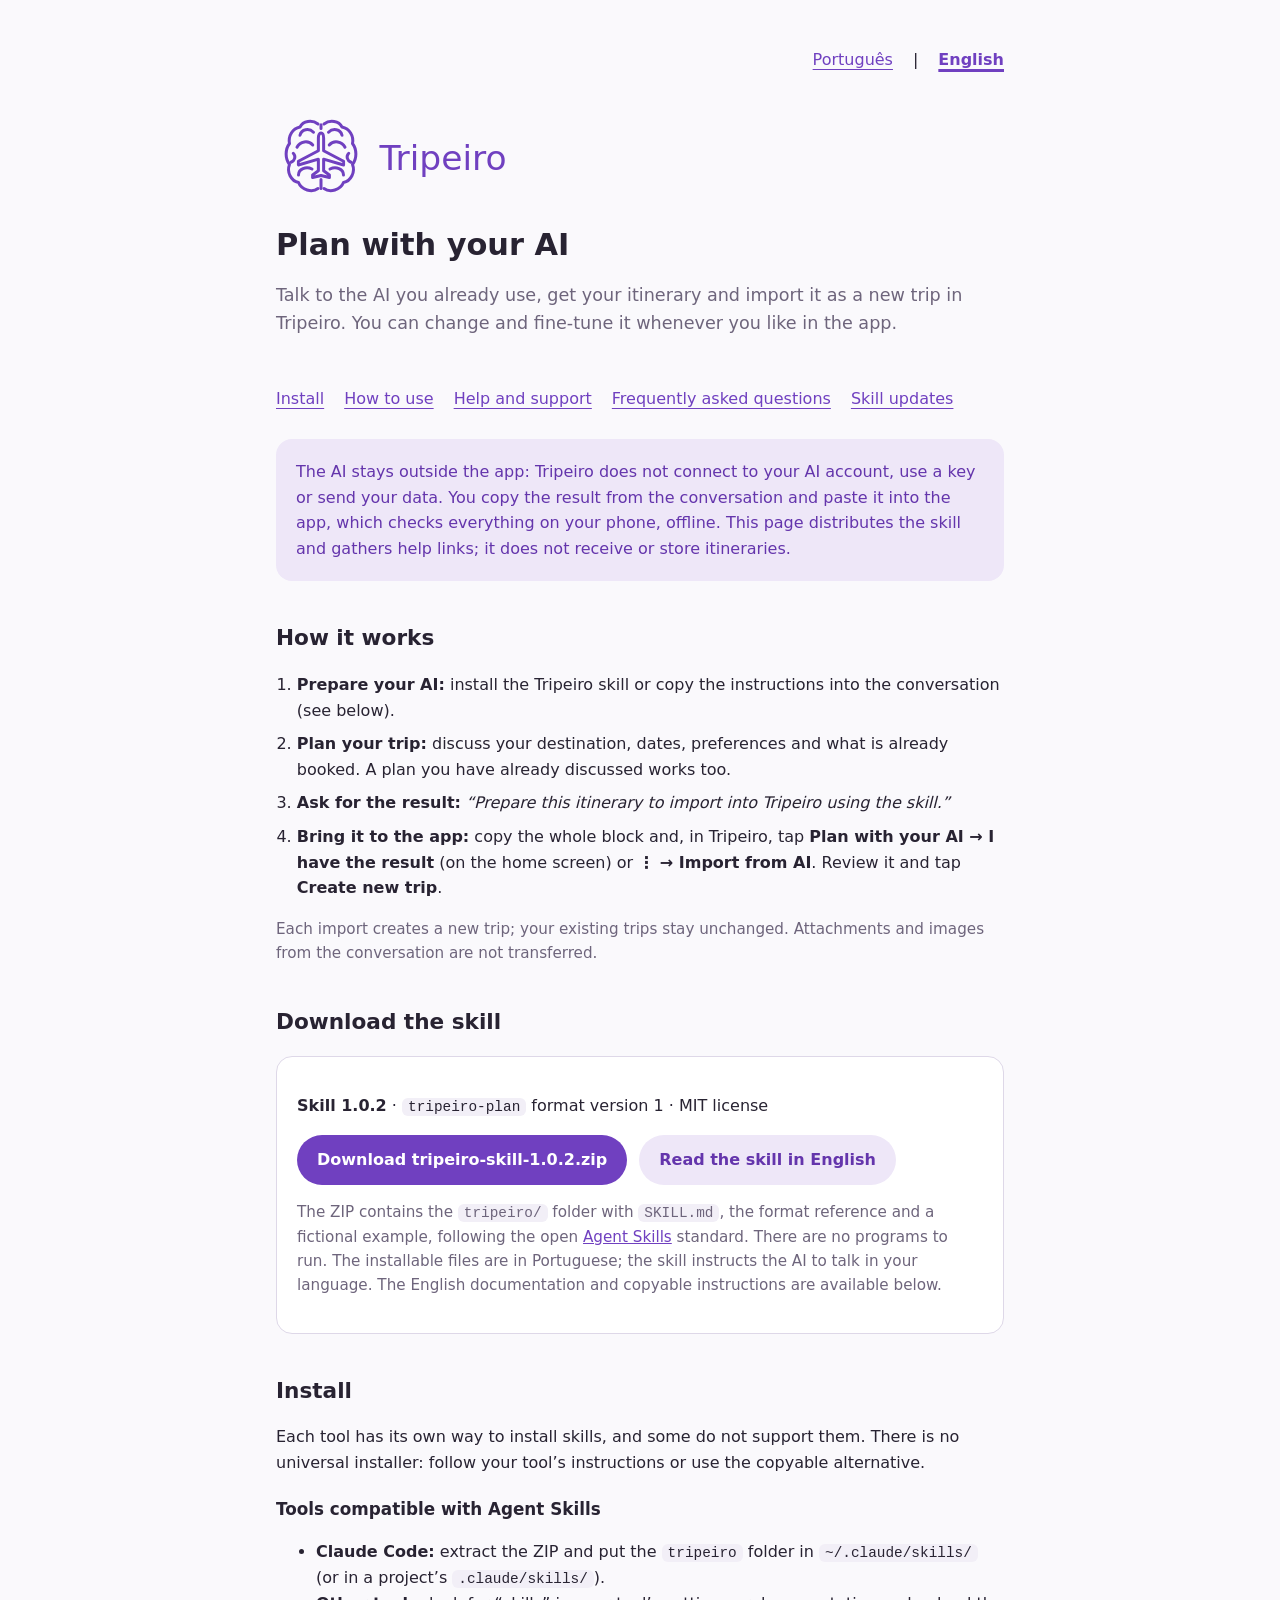
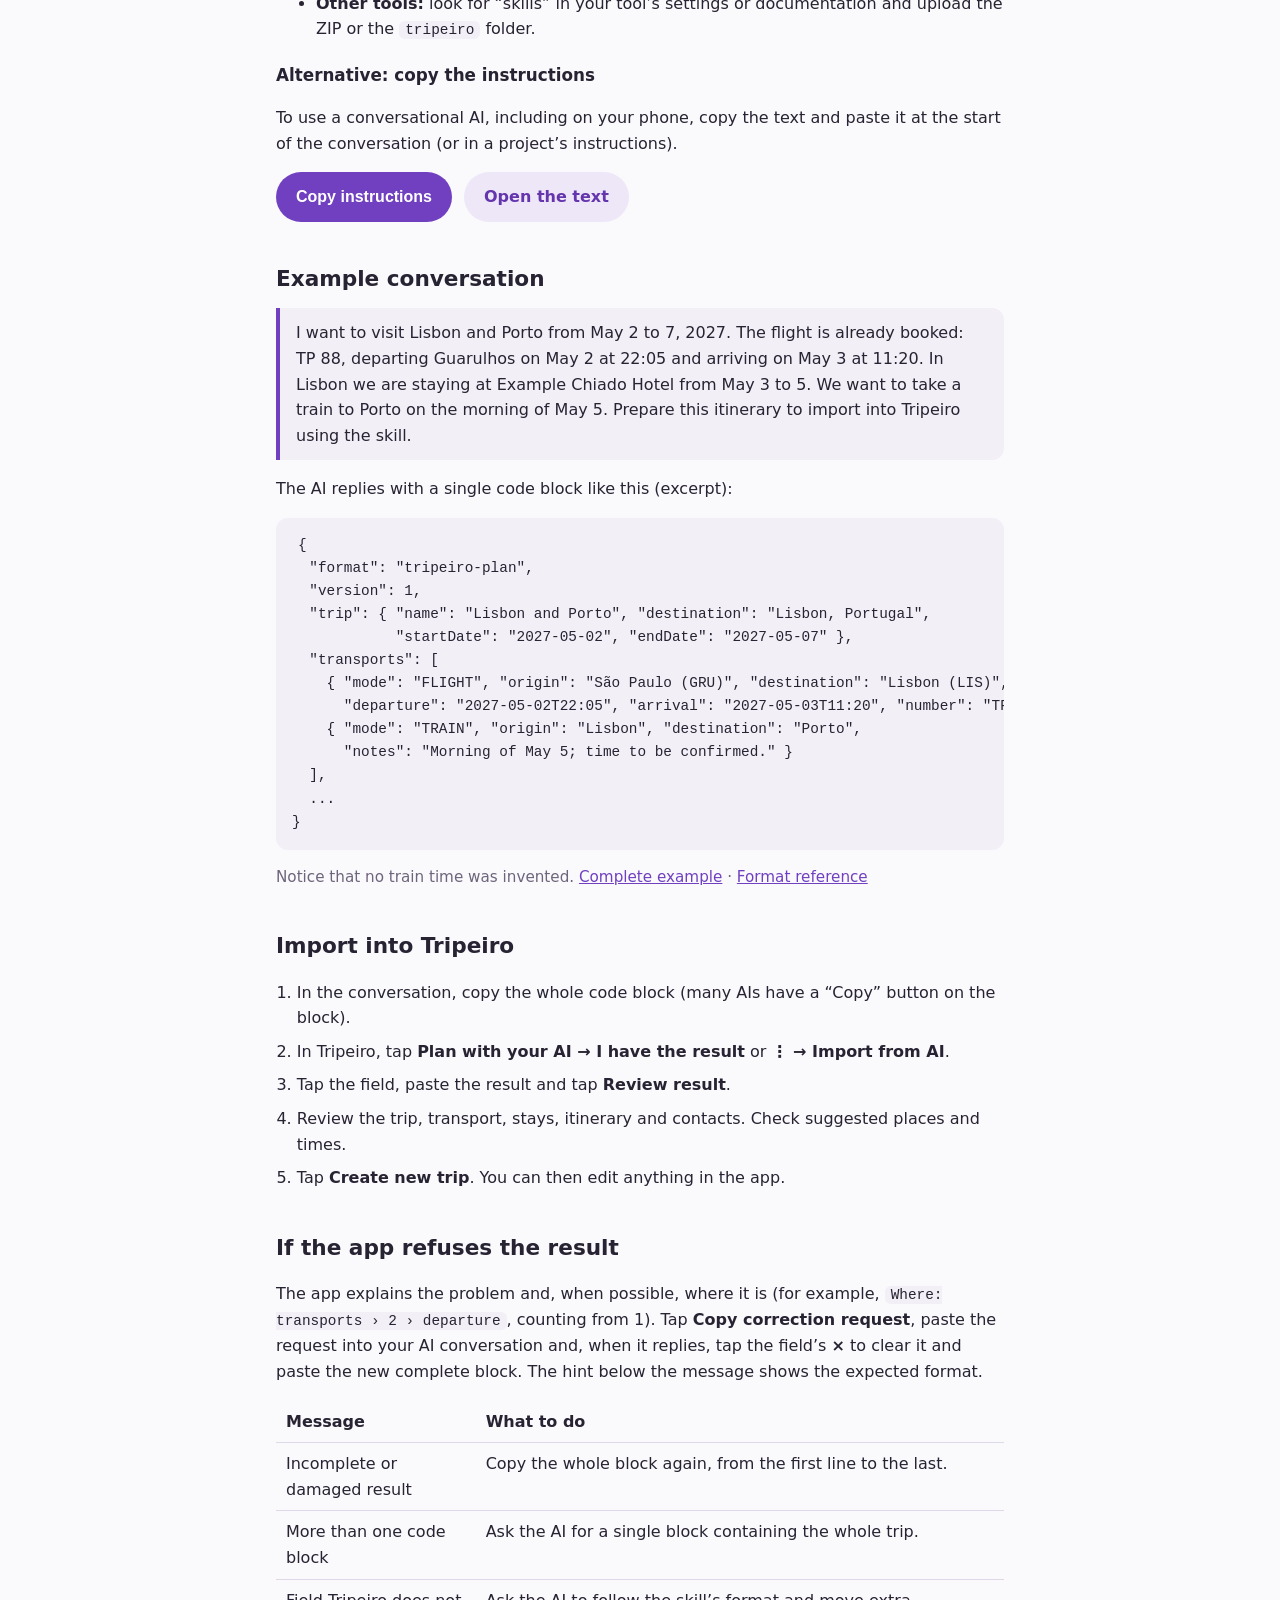
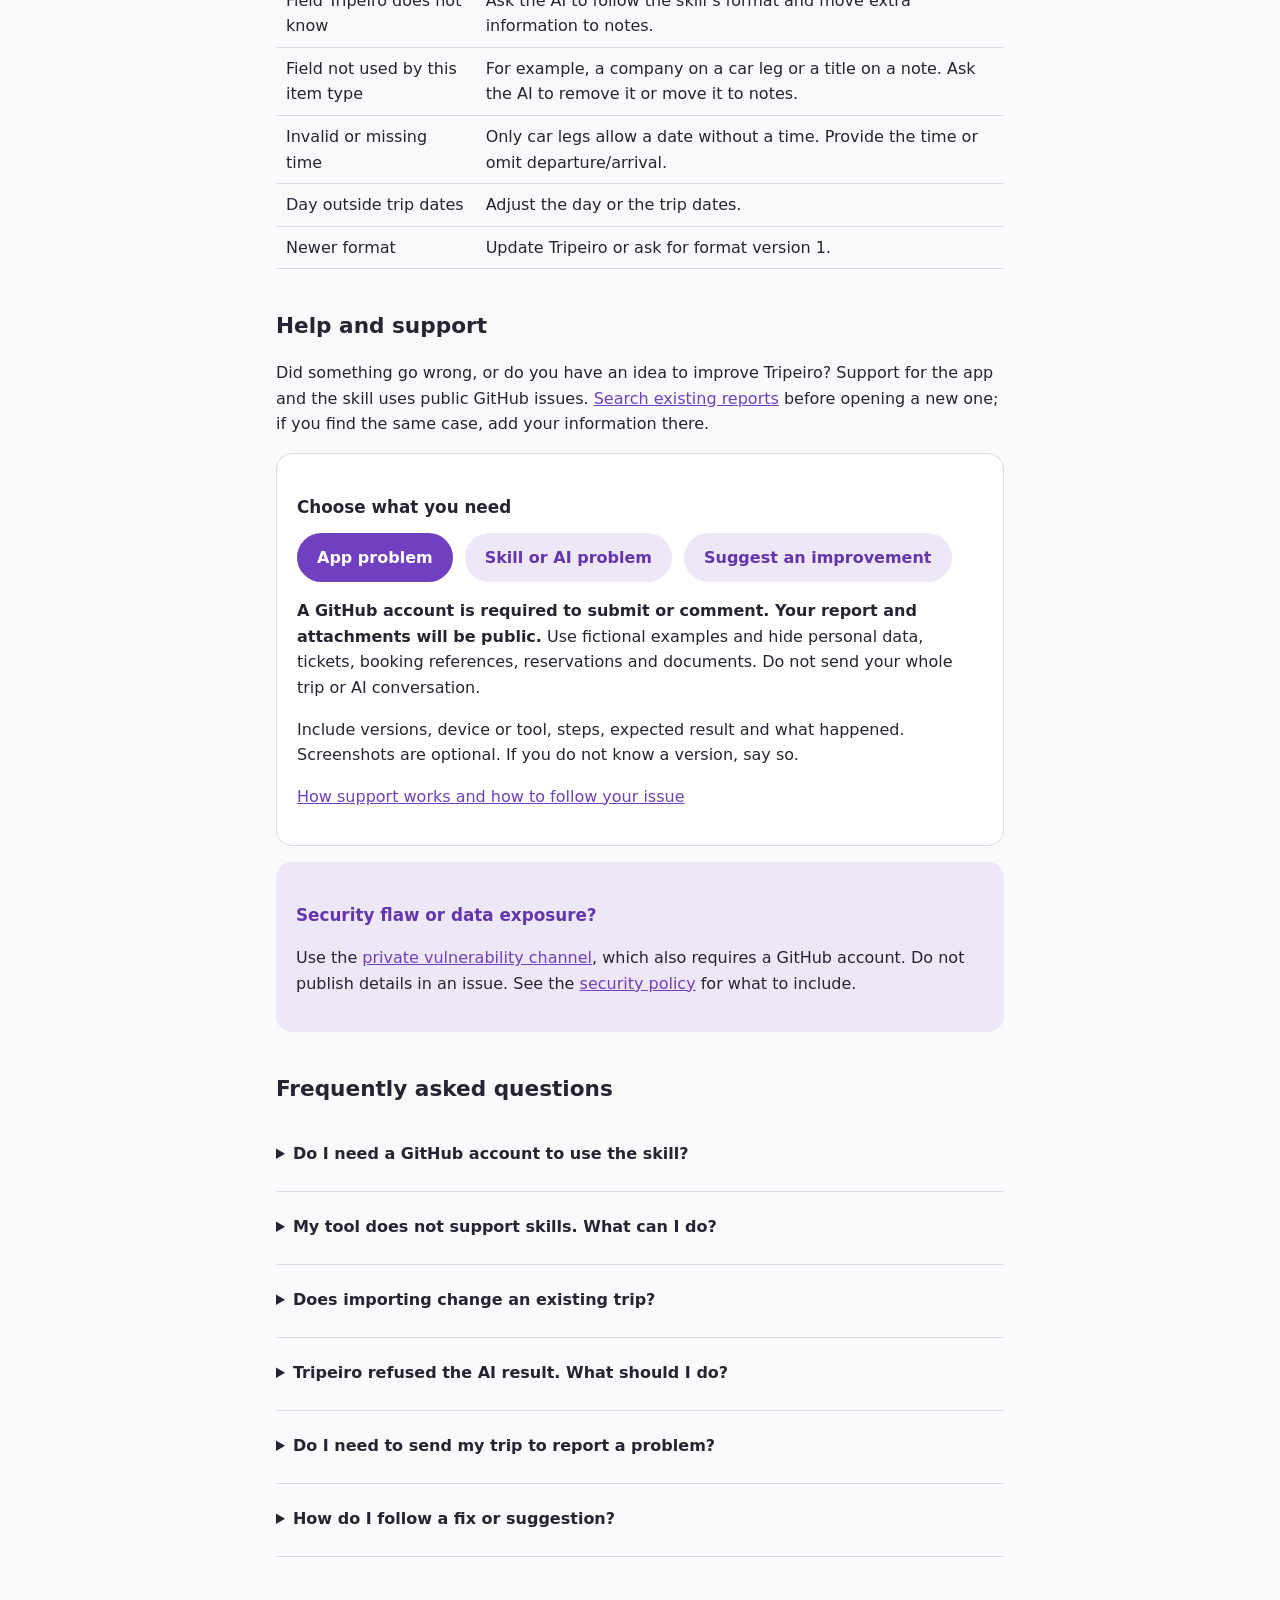
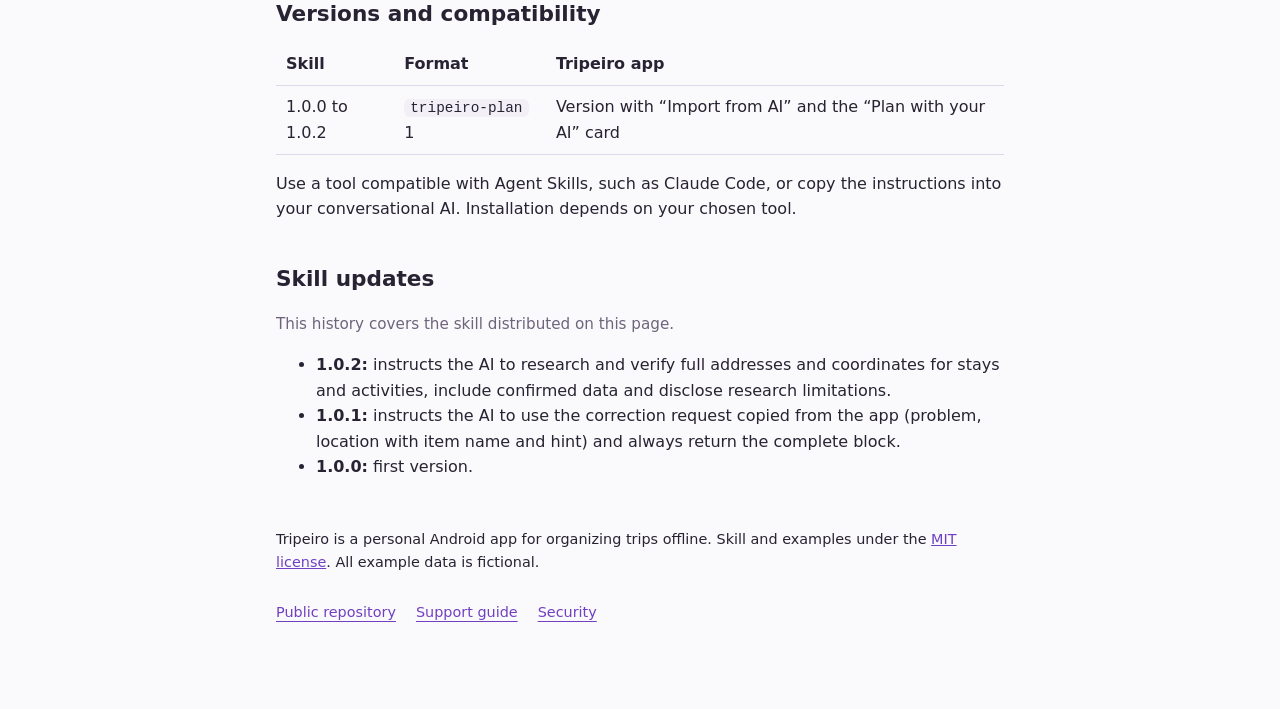
==== docs/en/index.html @ 81883645 "feat: publica guia e instrucoes em portugues e ingles" ====
<!doctype html>
<html lang="en">
<head>
<meta charset="utf-8">
<meta name="viewport" content="width=device-width, initial-scale=1">
<title>Tripeiro · Plan with your AI and find help</title>
<meta name="description" content="Install the Tripeiro skill, import itineraries from your AI and find help, bug reports, suggestions and updates.">
<link rel="icon" href="../assets/simbolo.svg" type="image/svg+xml">
<link rel="stylesheet" href="../assets/site.css">
<script src="../assets/language.js"></script>
</head>
<body>
<main>
<nav class="quicklinks language" aria-label="Language">
  <a href="../?lang=pt" data-language="pt" lang="pt-BR" hreflang="pt-BR">Português</a>
  <span aria-hidden="true">|</span>
  <a href="?lang=en" data-language="en" lang="en" hreflang="en" aria-current="page">English</a>
</nav>
<header>
  <img class="logo-light" src="../assets/logo.svg" alt="Tripeiro" width="320" height="120">
  <img class="logo-dark" src="../assets/logo-escuro.svg" alt="Tripeiro" width="320" height="120">
  <h1>Plan with your AI</h1>
  <p class="lead">Talk to the AI you already use, get your itinerary and import it as a new trip in Tripeiro. You can change and fine-tune it whenever you like in the app.</p>
</header>

<nav class="quicklinks" aria-label="On this page">
  <a href="#instalar">Install</a>
  <a href="#importar">How to use</a>
  <a href="#ajuda">Help and support</a>
  <a href="#perguntas">Frequently asked questions</a>
  <a href="#historico">Skill updates</a>
</nav>

<div class="card soft">
  The AI stays outside the app: Tripeiro does not connect to your AI account, use a key or send your data. You copy the result from the conversation and paste it into the app, which checks everything on your phone, offline. This page distributes the skill and gathers help links; it does not receive or store itineraries.
</div>

<h2 id="como-funciona">How it works</h2>
<ol class="steps">
  <li><strong>Prepare your AI:</strong> install the Tripeiro skill or copy the instructions into the conversation (see below).</li>
  <li><strong>Plan your trip:</strong> discuss your destination, dates, preferences and what is already booked. A plan you have already discussed works too.</li>
  <li><strong>Ask for the result:</strong> <em>“Prepare this itinerary to import into Tripeiro using the skill.”</em></li>
  <li><strong>Bring it to the app:</strong> copy the whole block and, in Tripeiro, tap <strong>Plan with your AI → I have the result</strong> (on the home screen) or <strong>⋮ → Import from AI</strong>. Review it and tap <strong>Create new trip</strong>.</li>
</ol>
<p class="muted">Each import creates a new trip; your existing trips stay unchanged. Attachments and images from the conversation are not transferred.</p>

<h2 id="baixar">Download the skill</h2>
<div class="card">
  <p><strong>Skill 1.0.2</strong> · <code>tripeiro-plan</code> format version 1 · MIT license</p>
  <div class="actions">
    <a class="button" href="../downloads/tripeiro-skill-1.0.2.zip" download>Download tripeiro-skill-1.0.2.zip</a>
    <a class="button secondary" href="skill.md">Read the skill in English</a>
  </div>
  <p class="muted">The ZIP contains the <code>tripeiro/</code> folder with <code>SKILL.md</code>, the format reference and a fictional example, following the open <a href="https://agentskills.io/specification">Agent Skills</a> standard. There are no programs to run. The installable files are in Portuguese; the skill instructs the AI to talk in your language. The English documentation and copyable instructions are available below.</p>
</div>

<h2 id="instalar">Install</h2>
<p>Each tool has its own way to install skills, and some do not support them. There is no universal installer: follow your tool’s instructions or use the copyable alternative.</p>
<h3>Tools compatible with Agent Skills</h3>
<ul>
  <li><strong>Claude Code:</strong> extract the ZIP and put the <code>tripeiro</code> folder in <code>~/.claude/skills/</code> (or in a project’s <code>.claude/skills/</code>).</li>
  <li><strong>Other tools:</strong> look for “skills” in your tool’s settings or documentation and upload the ZIP or the <code>tripeiro</code> folder.</li>
</ul>
<h3 id="copiar">Alternative: copy the instructions</h3>
<p>To use a conversational AI, including on your phone, copy the text and paste it at the start of the conversation (or in a project’s instructions).</p>
<div class="actions">
  <button class="button" id="copy" type="button">Copy instructions</button>
  <a class="button secondary" href="instrucoes.txt">Open the text</a>
  <span id="copy-status" role="status" aria-live="polite"></span>
</div>

<h2 id="exemplo">Example conversation</h2>
<blockquote>I want to visit Lisbon and Porto from May 2 to 7, 2027. The flight is already booked: TP 88, departing Guarulhos on May 2 at 22:05 and arriving on May 3 at 11:20. In Lisbon we are staying at Example Chiado Hotel from May 3 to 5. We want to take a train to Porto on the morning of May 5. Prepare this itinerary to import into Tripeiro using the skill.</blockquote>
<p>The AI replies with a single code block like this (excerpt):</p>
<pre><code>{
  "format": "tripeiro-plan",
  "version": 1,
  "trip": { "name": "Lisbon and Porto", "destination": "Lisbon, Portugal",
            "startDate": "2027-05-02", "endDate": "2027-05-07" },
  "transports": [
    { "mode": "FLIGHT", "origin": "São Paulo (GRU)", "destination": "Lisbon (LIS)",
      "departure": "2027-05-02T22:05", "arrival": "2027-05-03T11:20", "number": "TP 88" },
    { "mode": "TRAIN", "origin": "Lisbon", "destination": "Porto",
      "notes": "Morning of May 5; time to be confirmed." }
  ],
  ...
}</code></pre>
<p class="muted">Notice that no train time was invented. <a href="exemplo-roteiro.json">Complete example</a> · <a href="formato-do-roteiro.md">Format reference</a></p>

<h2 id="importar">Import into Tripeiro</h2>
<ol class="steps">
  <li>In the conversation, copy the whole code block (many AIs have a “Copy” button on the block).</li>
  <li>In Tripeiro, tap <strong>Plan with your AI → I have the result</strong> or <strong>⋮ → Import from AI</strong>.</li>
  <li>Tap the field, paste the result and tap <strong>Review result</strong>.</li>
  <li>Review the trip, transport, stays, itinerary and contacts. Check suggested places and times.</li>
  <li>Tap <strong>Create new trip</strong>. You can then edit anything in the app.</li>
</ol>

<h2 id="problemas">If the app refuses the result</h2>
<p>The app explains the problem and, when possible, where it is (for example, <code>Where: transports › 2 › departure</code>, counting from 1). Tap <strong>Copy correction request</strong>, paste the request into your AI conversation and, when it replies, tap the field’s <strong>×</strong> to clear it and paste the new complete block. The hint below the message shows the expected format.</p>
<table>
  <thead><tr><th>Message</th><th>What to do</th></tr></thead>
  <tbody>
    <tr><td>Incomplete or damaged result</td><td>Copy the whole block again, from the first line to the last.</td></tr>
    <tr><td>More than one code block</td><td>Ask the AI for a single block containing the whole trip.</td></tr>
    <tr><td>Field Tripeiro does not know</td><td>Ask the AI to follow the skill’s format and move extra information to notes.</td></tr>
    <tr><td>Field not used by this item type</td><td>For example, a company on a car leg or a title on a note. Ask the AI to remove it or move it to notes.</td></tr>
    <tr><td>Invalid or missing time</td><td>Only car legs allow a date without a time. Provide the time or omit departure/arrival.</td></tr>
    <tr><td>Day outside trip dates</td><td>Adjust the day or the trip dates.</td></tr>
    <tr><td>Newer format</td><td>Update Tripeiro or ask for format version 1.</td></tr>
  </tbody>
</table>

<h2 id="ajuda">Help and support</h2>
<p>Did something go wrong, or do you have an idea to improve Tripeiro? Support for the app and the skill uses public GitHub issues. <a href="https://github.com/gdonscoi/tripeiro/issues?q=is%3Aissue">Search existing reports</a> before opening a new one; if you find the same case, add your information there.</p>
<div class="card">
  <h3>Choose what you need</h3>
  <div class="actions">
    <a class="button" href="https://github.com/gdonscoi/tripeiro/issues/new?template=01-bug-app.yml">App problem</a>
    <a class="button secondary" href="https://github.com/gdonscoi/tripeiro/issues/new?template=02-bug-skill.yml">Skill or AI problem</a>
    <a class="button secondary" href="https://github.com/gdonscoi/tripeiro/issues/new?template=03-sugestao.yml">Suggest an improvement</a>
  </div>
  <p><strong>A GitHub account is required to submit or comment. Your report and attachments will be public.</strong> Use fictional examples and hide personal data, tickets, booking references, reservations and documents. Do not send your whole trip or AI conversation.</p>
  <p>Include versions, device or tool, steps, expected result and what happened. Screenshots are optional. If you do not know a version, say so.</p>
  <p><a href="https://github.com/gdonscoi/tripeiro/blob/main/SUPPORT.en.md">How support works and how to follow your issue</a></p>
</div>
<div class="card soft">
  <h3>Security flaw or data exposure?</h3>
  <p>Use the <a href="https://github.com/gdonscoi/tripeiro/security/advisories/new">private vulnerability channel</a>, which also requires a GitHub account. Do not publish details in an issue. See the <a href="https://github.com/gdonscoi/tripeiro/blob/main/SECURITY.en.md">security policy</a> for what to include.</p>
</div>

<h2 id="perguntas">Frequently asked questions</h2>
<details>
  <summary>Do I need a GitHub account to use the skill?</summary>
  <p>No. You can download the skill or open and copy the instructions on this page without a GitHub account. To submit or comment on a report, suggestion or vulnerability on GitHub, you need to sign in. Your chosen AI tool may have its own access requirements.</p>
</details>
<details>
  <summary>My tool does not support skills. What can I do?</summary>
  <p>Use the <a href="#copiar">copyable alternative</a>: open the instructions and paste the text at the start of the conversation or in your AI project’s instructions.</p>
</details>
<details>
  <summary>Does importing change an existing trip?</summary>
  <p>No. Each import creates a new trip after your review. Existing trips stay unchanged, and attachments and images from the conversation are not transferred.</p>
</details>
<details>
  <summary>Tripeiro refused the AI result. What should I do?</summary>
  <p>Use <strong>Copy correction request</strong> in the app and paste the request into your AI conversation. Then clear the field and paste the new complete block. See the <a href="#problemas">messages and correction guidance</a> too. If the problem persists, use the <a href="https://github.com/gdonscoi/tripeiro/issues/new?template=02-bug-skill.yml">skill or AI import problem</a> form with a fictional example.</p>
</details>
<details>
  <summary>Do I need to send my trip to report a problem?</summary>
  <p>No. Describe the steps with fictional data and, if useful, include a screenshot with personal information hidden. Do not send the whole trip, tickets, documents, reservations or your full AI conversation. Suspected vulnerabilities go to the private security channel.</p>
</details>
<details>
  <summary>How do I follow a fix or suggestion?</summary>
  <p>Follow the comments on your issue and use GitHub’s subscribe option to get updates. The maintainer may ask for more information and will share the fixed version or published change when delivered. Suggestions are evaluated without a guaranteed implementation date. See the <a href="https://github.com/gdonscoi/tripeiro/blob/main/SUPPORT.en.md">support guide</a>.</p>
</details>

<h2 id="verificado">Versions and compatibility</h2>
<table>
  <thead><tr><th>Skill</th><th>Format</th><th>Tripeiro app</th></tr></thead>
  <tbody><tr><td>1.0.0 to 1.0.2</td><td><code>tripeiro-plan</code> 1</td><td>Version with “Import from AI” and the “Plan with your AI” card</td></tr></tbody>
</table>
<p>Use a tool compatible with Agent Skills, such as Claude Code, or copy the instructions into your conversational AI. Installation depends on your chosen tool.</p>

<h2 id="historico">Skill updates</h2>
<p class="muted">This history covers the skill distributed on this page.</p>
<ul>
  <li><strong>1.0.2:</strong> instructs the AI to research and verify full addresses and coordinates for stays and activities, include confirmed data and disclose research limitations.</li>
  <li><strong>1.0.1:</strong> instructs the AI to use the correction request copied from the app (problem, location with item name and hint) and always return the complete block.</li>
  <li><strong>1.0.0:</strong> first version.</li>
</ul>

<footer>
  <p>Tripeiro is a personal Android app for organizing trips offline. Skill and examples under the <a href="https://github.com/gdonscoi/tripeiro/blob/main/LICENSE">MIT license</a>. All example data is fictional.</p>
  <nav class="quicklinks" aria-label="More information">
    <a href="https://github.com/gdonscoi/tripeiro">Public repository</a>
    <a href="https://github.com/gdonscoi/tripeiro/blob/main/SUPPORT.en.md">Support guide</a>
    <a href="https://github.com/gdonscoi/tripeiro/blob/main/SECURITY.en.md">Security</a>
  </nav>
</footer>
</main>
</body>
</html>
---- docs/assets/site.css ----
:root {
    --bg:#FAF9FC; --surface:#FFFFFF; --raised:#F2EFF7; --text:#282332; --muted:#6E657C; --line:#DED8E8;
    --primary:#7040C0; --hover:#5E32A8; --on:#FFFFFF; --soft:#EEE7F8; --softtext:#6435AC; --error:#AC3046;
    --radius:16px; color-scheme:light;
  }
  @media (prefers-color-scheme: dark) {
    :root {
      --bg:#17141D; --surface:#211C2A; --raised:#2B2436; --text:#F3EEF8; --muted:#B8ADC8; --line:#44384F;
      --primary:#BB9AF0; --hover:#CCB2F6; --on:#241336; --soft:#352746; --softtext:#D6BDFB; --error:#FF9BAA;
      color-scheme:dark;
    }
    .logo-light { display:none; }
    .logo-dark { display:block !important; }
  }
  * { box-sizing:border-box; }
  body { margin:0; background:var(--bg); color:var(--text); font:16px/1.6 "Segoe UI", Roboto, system-ui, sans-serif; }
  main { max-width:760px; margin:0 auto; padding:24px 16px 64px; }
  header { padding:16px 0 8px; }
  header img { width:240px; max-width:70%; height:auto; }
  .logo-dark { display:none; }
  h1 { font-size:1.9rem; line-height:1.25; margin:16px 0 8px; }
  h2 { font-size:1.35rem; margin:40px 0 12px; }
  h3 { font-size:1.05rem; margin:20px 0 6px; }
  p, li { color:var(--text); }
  .lead { font-size:1.1rem; color:var(--muted); }
  a { color:var(--primary); }
  .card { background:var(--surface); border:1px solid var(--line); border-radius:var(--radius); padding:20px; margin:16px 0; }
  .soft { background:var(--soft); color:var(--softtext); border:none; }
  ol.steps { padding-left:1.3em; }
  ol.steps li { margin:8px 0; }
  .button { display:inline-flex; align-items:center; gap:8px; min-height:48px; padding:12px 20px; border-radius:999px;
    background:var(--primary); color:var(--on); text-decoration:none; font-weight:600; border:none; font-size:1rem; cursor:pointer; }
  .button:hover { background:var(--hover); }
  .button.secondary { background:var(--soft); color:var(--softtext); }
  .actions { display:flex; flex-wrap:wrap; gap:12px; margin:12px 0; }
  .quicklinks { display:flex; flex-wrap:wrap; gap:4px 20px; margin:12px 0; }
  .quicklinks a { display:inline-flex; align-items:center; min-height:48px; text-underline-offset:4px; }
  details { padding:12px 0; border-bottom:1px solid var(--line); }
  summary { min-height:48px; padding:10px 0; font-weight:600; cursor:pointer; }
  details p { margin:8px 0 12px; }
  code, pre { font-family:Consolas, "Roboto Mono", monospace; font-size:.9rem; }
  code { background:var(--raised); padding:1px 6px; border-radius:6px; }
  pre { background:var(--raised); padding:16px; border-radius:12px; overflow-x:auto; white-space:pre; }
  blockquote { margin:0; padding:12px 16px; border-left:4px solid var(--primary); background:var(--raised); border-radius:0 12px 12px 0; }
  table { width:100%; border-collapse:collapse; display:block; overflow-x:auto; }
  th, td { text-align:left; padding:8px 10px; border-bottom:1px solid var(--line); vertical-align:top; }
  .muted { color:var(--muted); font-size:.95rem; }
  #copy-status { margin-left:4px; color:var(--muted); }
  footer { margin-top:48px; color:var(--muted); font-size:.9rem; }
  :focus-visible { outline:3px solid var(--primary); outline-offset:2px; }
  .language { justify-content:flex-end; align-items:center; }
  .language [aria-current] { font-weight:700; text-decoration-thickness:3px; }
  .button { max-width:100%; overflow-wrap:anywhere; }
  .button:disabled { opacity:.65; cursor:wait; }
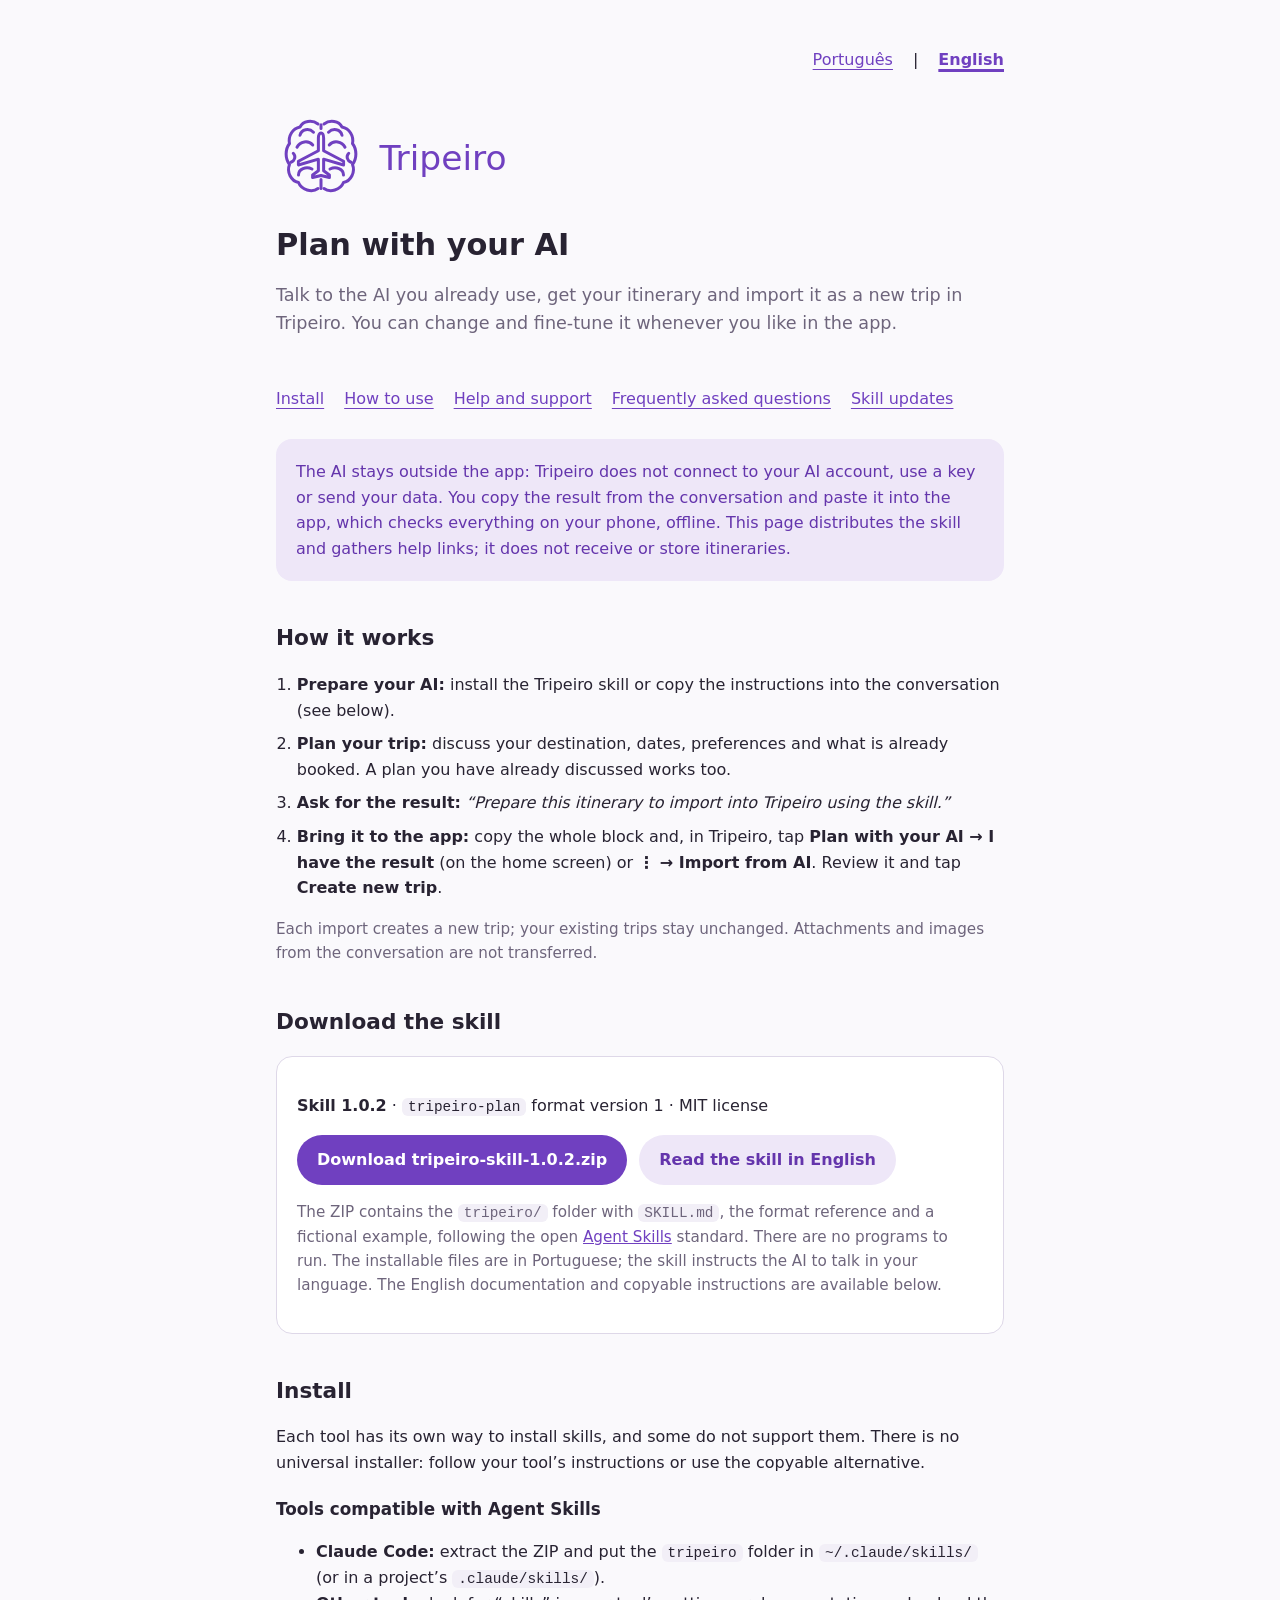
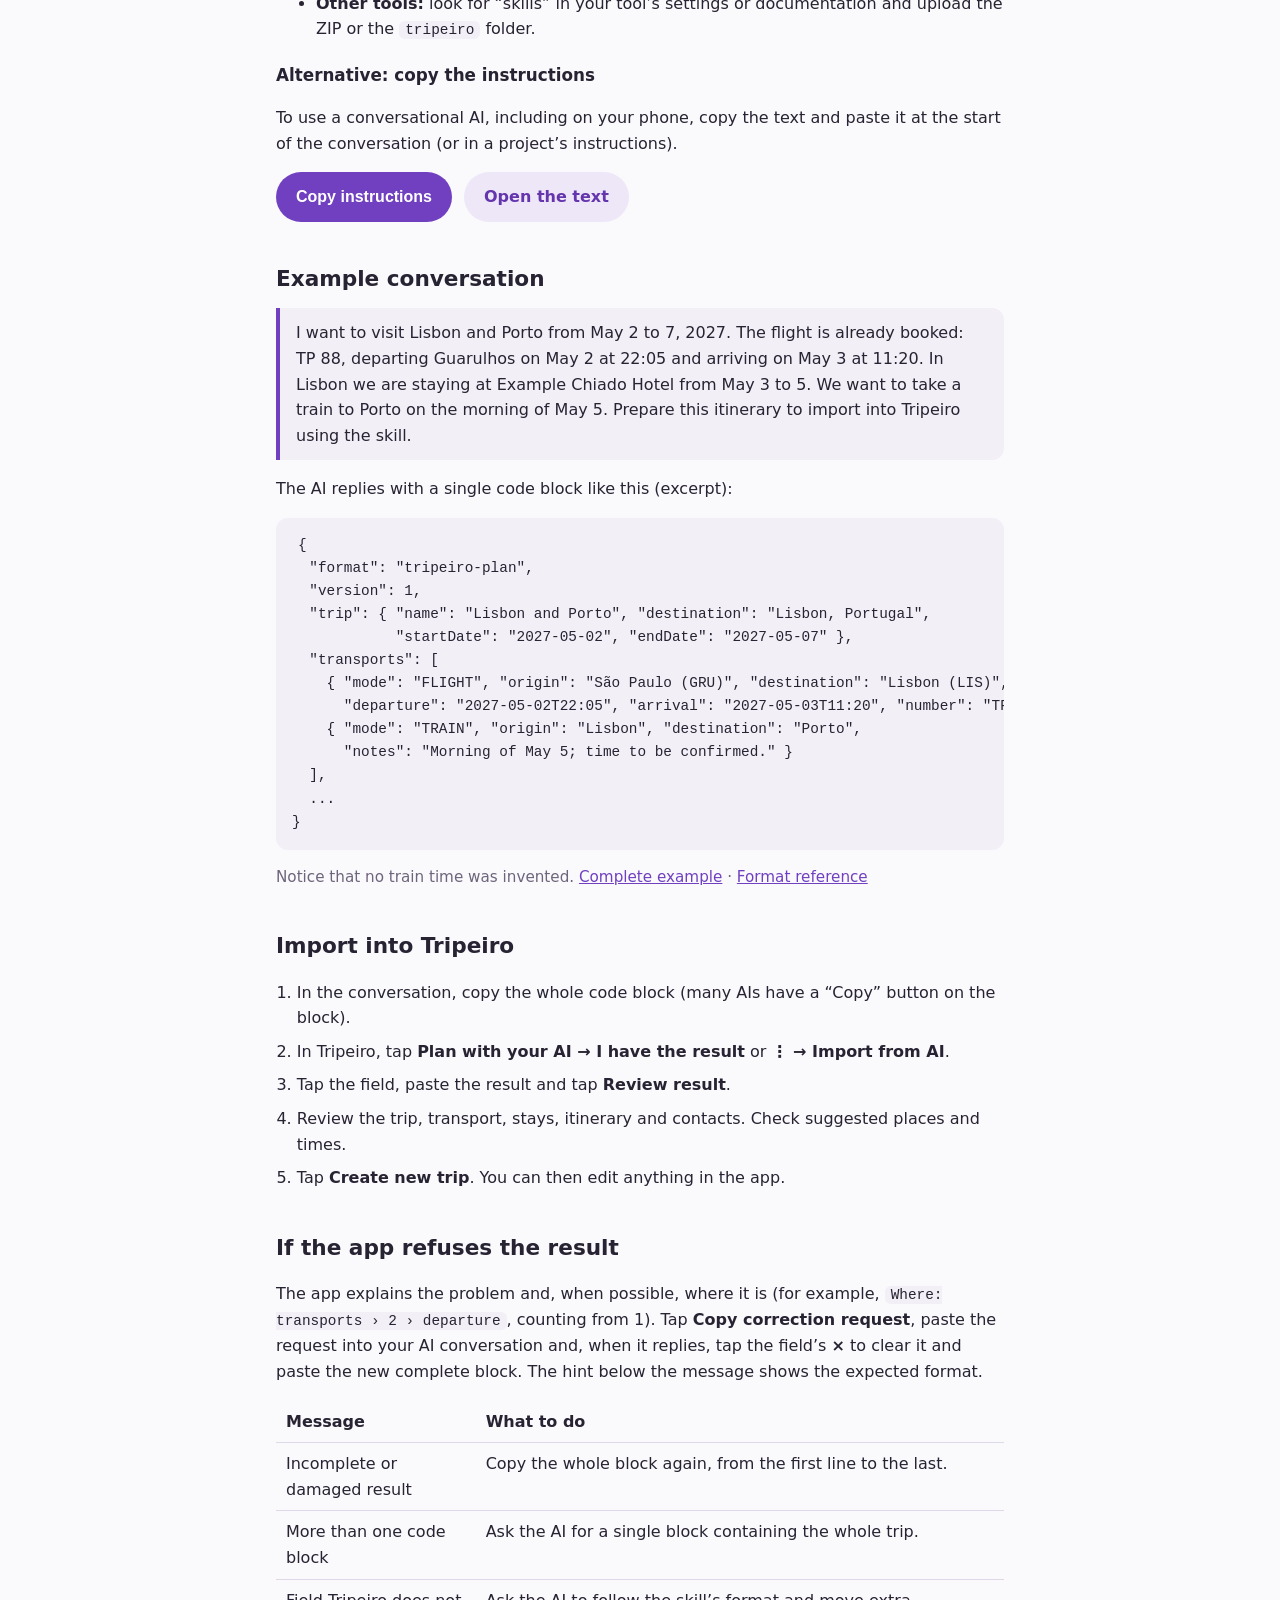
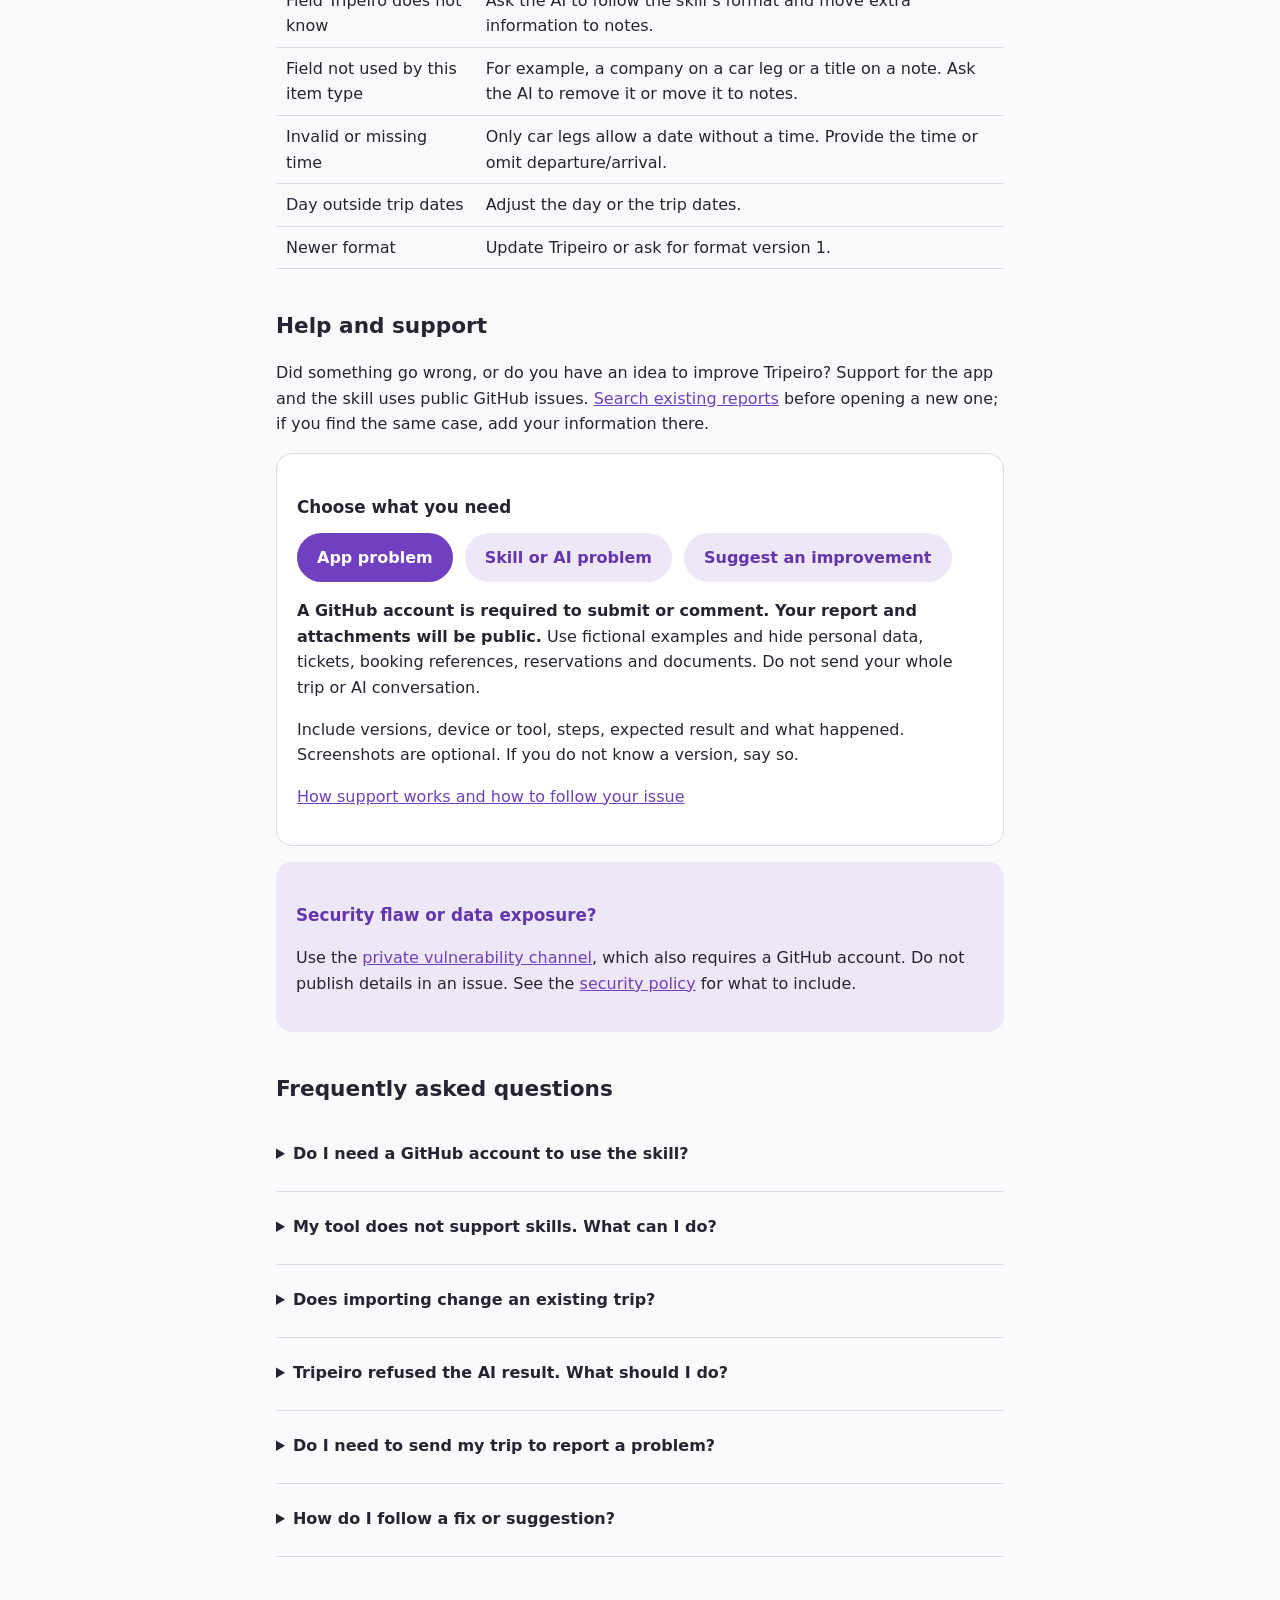
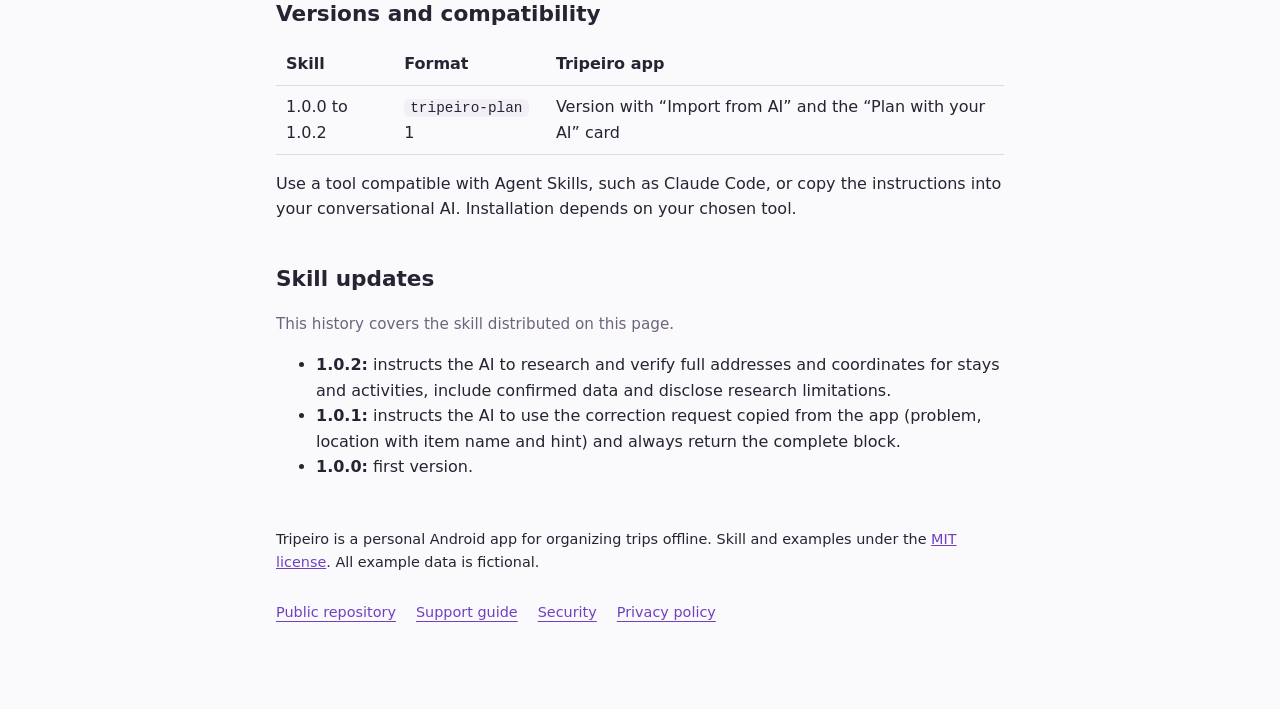
==== commit a8ac1a6c: "docs: prepara politica de privacidade pt e en do Tripeiro" ====
--- a/docs/en/index.html
+++ b/docs/en/index.html
@@ -176,6 +176,7 @@
     <a href="https://github.com/gdonscoi/tripeiro">Public repository</a>
     <a href="https://github.com/gdonscoi/tripeiro/blob/main/SUPPORT.en.md">Support guide</a>
     <a href="https://github.com/gdonscoi/tripeiro/blob/main/SECURITY.en.md">Security</a>
+    <a href="privacy.html">Privacy policy</a>
   </nav>
 </footer>
 </main>
